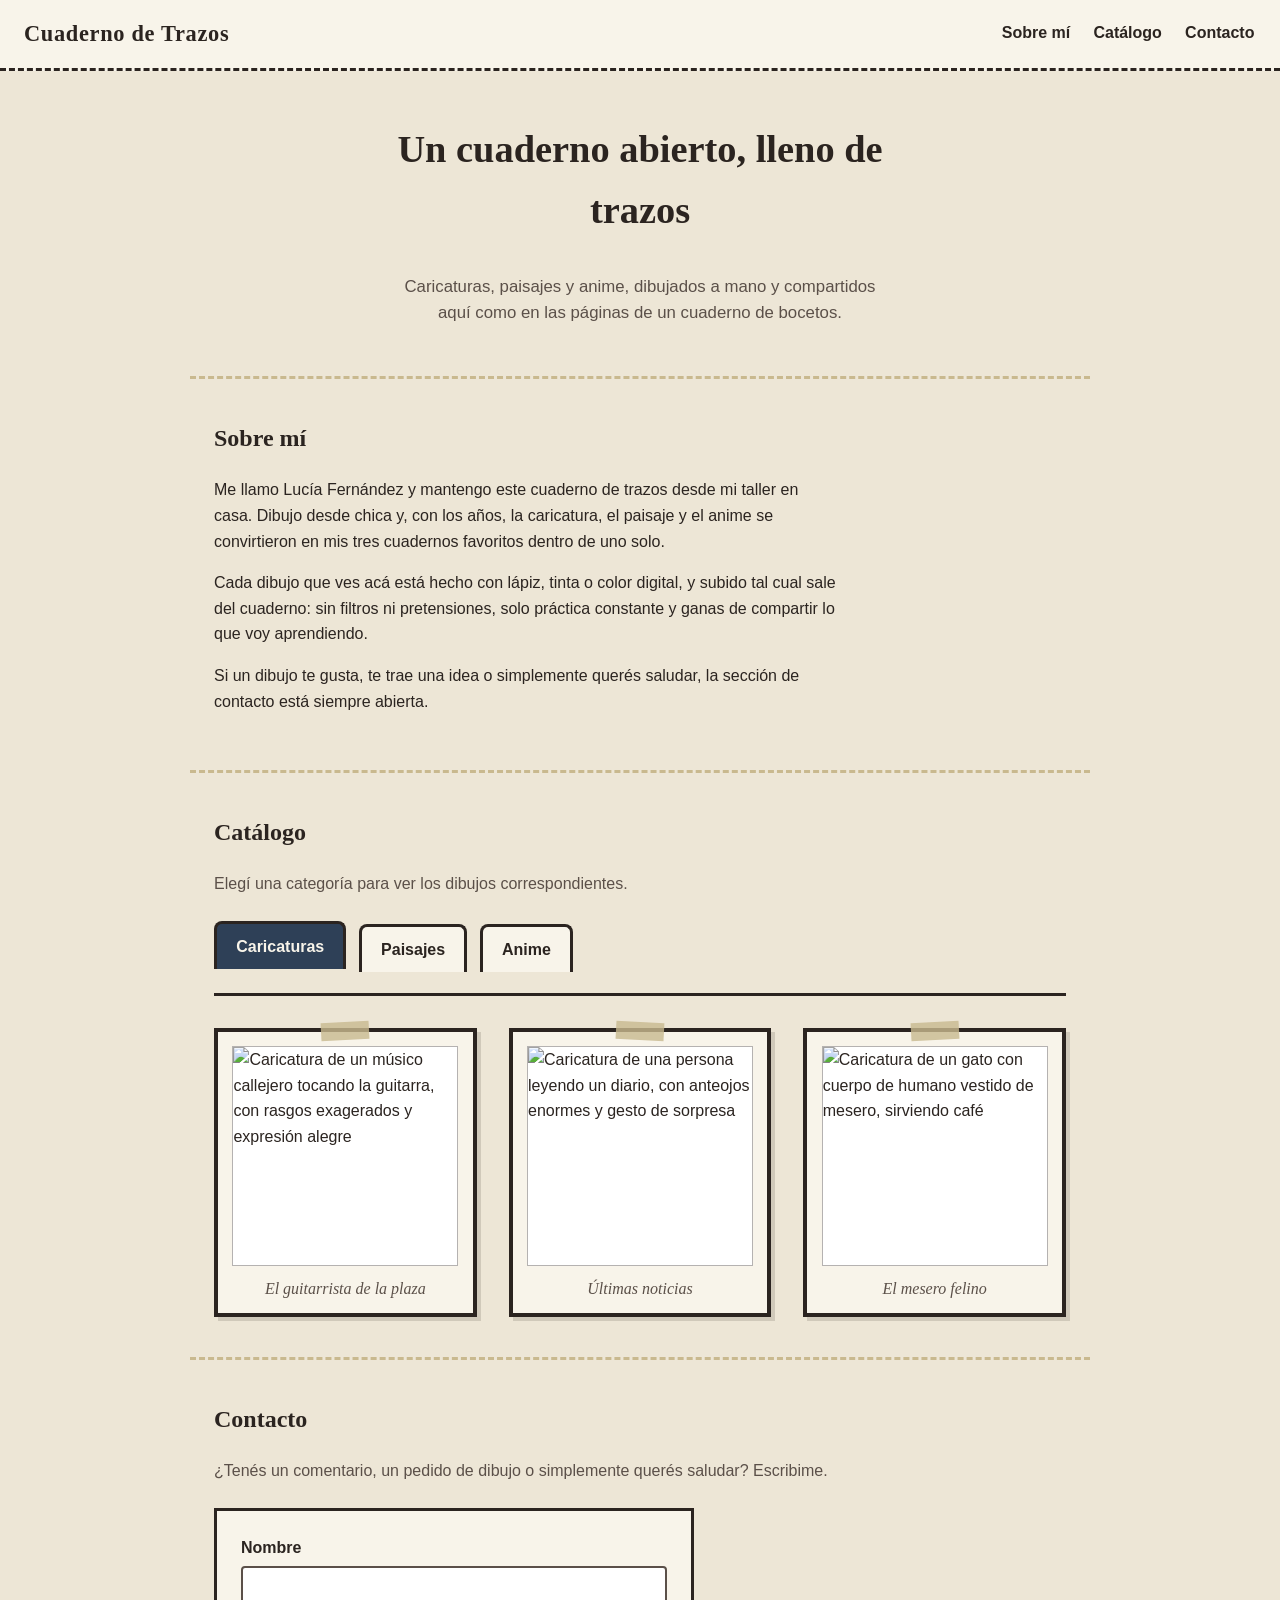
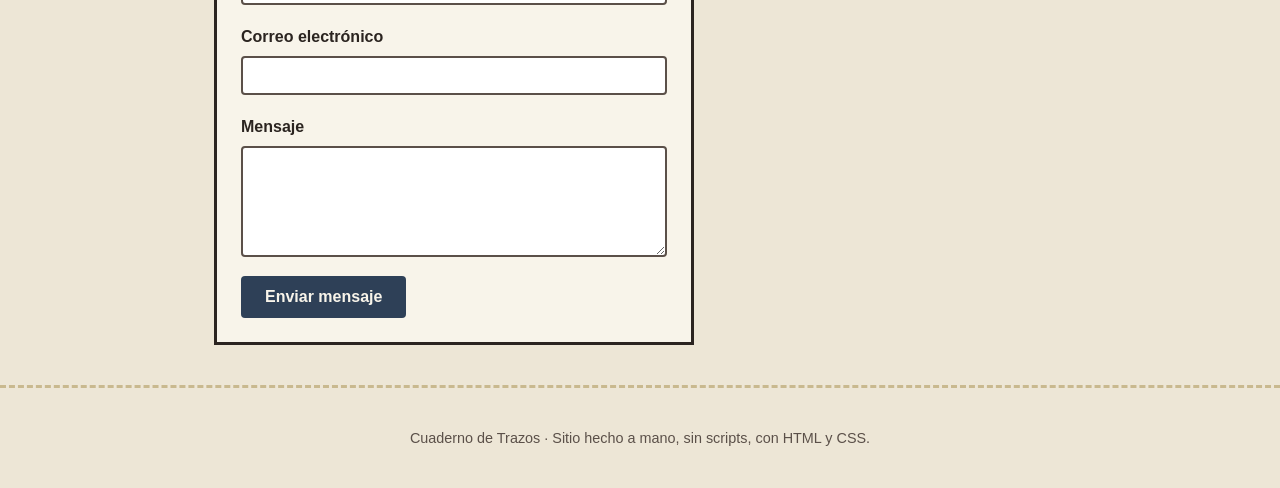
==== VersionClaude/index.html @ 36597b9b "agregando las 2 versiones" ====
<!DOCTYPE html>
<html lang="es">
<head>
<meta charset="UTF-8">
<meta name="viewport" content="width=device-width, initial-scale=1.0">
<title>Cuaderno de Trazos · Galería de dibujos</title>
<link rel="stylesheet" href="estilosIA.css">
</head>
<body>

<header class="cabecera">
  <p class="marca">Cuaderno de Trazos</p>
  <nav class="nav-principal" aria-label="Navegación principal">
    <a href="#sobre-mi">Sobre mí</a>
    <a href="#catalogo">Catálogo</a>
    <a href="#contacto">Contacto</a>
  </nav>
</header>

<main>

  <section class="hero">
    <h1>Un cuaderno abierto, lleno de trazos</h1>
    <p class="tagline">Caricaturas, paisajes y anime, dibujados a mano y compartidos aquí como en las páginas de un cuaderno de bocetos.</p>
  </section>

  <section id="sobre-mi" class="seccion" aria-labelledby="titulo-sobre-mi">
    <h2 id="titulo-sobre-mi">Sobre mí</h2>
    <div class="panel-texto">
      <p>Me llamo Lucía Fernández y mantengo este cuaderno de trazos desde mi taller en casa. Dibujo desde chica y, con los años, la caricatura, el paisaje y el anime se convirtieron en mis tres cuadernos favoritos dentro de uno solo.</p>
      <p>Cada dibujo que ves acá está hecho con lápiz, tinta o color digital, y subido tal cual sale del cuaderno: sin filtros ni pretensiones, solo práctica constante y ganas de compartir lo que voy aprendiendo.</p>
      <p>Si un dibujo te gusta, te trae una idea o simplemente querés saludar, la sección de contacto está siempre abierta.</p>
    </div>
  </section>

  <section id="catalogo" class="seccion catalogo" aria-labelledby="titulo-catalogo">
    <h2 id="titulo-catalogo">Catálogo</h2>
    <p class="ayuda-catalogo">Elegí una categoría para ver los dibujos correspondientes.</p>

    <input type="radio" name="categoria" id="cat-caricaturas" class="tab-radio" checked>
    <label for="cat-caricaturas" class="tab-label">Caricaturas</label>

    <input type="radio" name="categoria" id="cat-paisajes" class="tab-radio">
    <label for="cat-paisajes" class="tab-label">Paisajes</label>

    <input type="radio" name="categoria" id="cat-anime" class="tab-radio">
    <label for="cat-anime" class="tab-label">Anime</label>

    <div class="galerias">

      <div class="galeria" id="galeria-caricaturas">
        <figure class="obra">
          <img src="imagenes/caricatura1.png" alt="Caricatura de un músico callejero tocando la guitarra, con rasgos exagerados y expresión alegre">
          <figcaption>El guitarrista de la plaza</figcaption>
        </figure>
        <figure class="obra">
          <img src="imagenes/caricatura2.png" alt="Caricatura de una persona leyendo un diario, con anteojos enormes y gesto de sorpresa">
          <figcaption>Últimas noticias</figcaption>
        </figure>
        <figure class="obra">
          <img src="imagenes/caricatura3.png" alt="Caricatura de un gato con cuerpo de humano vestido de mesero, sirviendo café">
          <figcaption>El mesero felino</figcaption>
        </figure>
      </div>

      <div class="galeria" id="galeria-paisajes">
        <figure class="obra">
          <img src="imagenes/paisaje1.png" alt="Paisaje de montañas al atardecer con un río serpenteando en el valle">
          <figcaption>Valle al atardecer</figcaption>
        </figure>
        <figure class="obra">
          <img src="imagenes/paisaje2.png" alt="Paisaje costero con acantilados, un faro y olas rompiendo contra las rocas">
          <figcaption>El faro del acantilado</figcaption>
        </figure>
        <figure class="obra">
          <img src="imagenes/paisaje3.png" alt="Paisaje de un bosque de pinos cubierto de nieve bajo un cielo despejado">
          <figcaption>Invierno en el bosque</figcaption>
        </figure>
      </div>

      <div class="galeria" id="galeria-anime">
        <figure class="obra">
          <img src="imagenes/anime1.png" alt="Personaje de anime con cabello largo y espada, de pie sobre un tejado bajo la luna">
          <figcaption>Guardiana de la luna</figcaption>
        </figure>
        <figure class="obra">
          <img src="imagenes/anime2.png" alt="Personaje de anime estilo shonen con uniforme escolar corriendo con energía">
          <figcaption>Camino a la escuela</figcaption>
        </figure>
        <figure class="obra">
          <img src="imagenes/anime3.png" alt="Retrato de un personaje de anime con ojos grandes y expresión serena, rodeado de flores de cerezo">
          <figcaption>Bajo los cerezos</figcaption>
        </figure>
      </div>

    </div>
  </section>

  <section id="contacto" class="seccion" aria-labelledby="titulo-contacto">
    <h2 id="titulo-contacto">Contacto</h2>
    <p class="ayuda-catalogo">¿Tenés un comentario, un pedido de dibujo o simplemente querés saludar? Escribime.</p>

    <form class="formulario-contacto" action="#" method="get">
      <div class="campo">
        <label for="nombre">Nombre</label>
        <input type="text" id="nombre" name="nombre" autocomplete="name" required>
      </div>

      <div class="campo">
        <label for="email">Correo electrónico</label>
        <input type="email" id="email" name="email" autocomplete="email" required>
      </div>

      <div class="campo">
        <label for="mensaje">Mensaje</label>
        <textarea id="mensaje" name="mensaje" rows="5" required></textarea>
      </div>

      <button type="submit">Enviar mensaje</button>
    </form>
  </section>

</main>

<footer class="pie">
  <p>Cuaderno de Trazos · Sitio hecho a mano, sin scripts, con HTML y CSS.</p>
</footer>

</body>
</html>
---- VersionClaude/estilosIA.css ----
/* =========================================================
   Cuaderno de Trazos — estilosIA.css
   Paleta: papel envejecido + tinta azul profunda
   ========================================================= */

:root {
  --color-papel: #ede6d6;
  --color-papel-claro: #f8f4ea;
  --color-tinta: #2b2420;
  --color-tinta-suave: #5b5049;
  --color-acento: #2e4057;
  --color-acento-claro: #dce3ea;
  --color-cinta: #c9b98f;

  --fuente-titulos: Georgia, 'Palatino Linotype', 'Times New Roman', serif;
  --fuente-texto: 'Trebuchet MS', 'Segoe UI', Verdana, sans-serif;

  --borde-obra: 4px solid var(--color-tinta);
}

* {
  box-sizing: border-box;
}

html {
  scroll-behavior: smooth;
}

body {
  margin: 0;
  background-color: var(--color-papel);
  color: var(--color-tinta);
  font-family: var(--fuente-texto);
  line-height: 1.6;
}

h1, h2 {
  font-family: var(--fuente-titulos);
  color: var(--color-tinta);
  margin-top: 0;
}

a {
  color: var(--color-acento);
}

/* ---------- Cabecera y navegación ---------- */

.cabecera {
  position: sticky;
  top: 0;
  z-index: 10;
  display: flex;
  flex-wrap: wrap;
  align-items: center;
  justify-content: space-between;
  gap: 0.75rem;
  padding: 1rem 1.5rem;
  background-color: var(--color-papel-claro);
  border-bottom: 3px dashed var(--color-tinta);
}

.marca {
  margin: 0;
  font-family: var(--fuente-titulos);
  font-size: 1.4rem;
  font-weight: bold;
  letter-spacing: 0.03em;
}

.nav-principal {
  display: flex;
  flex-wrap: wrap;
  gap: 1.25rem;
}

.nav-principal a {
  text-decoration: none;
  color: var(--color-tinta);
  font-weight: bold;
  padding: 0.25rem 0.1rem;
  border-bottom: 2px solid transparent;
}

.nav-principal a:hover,
.nav-principal a:focus-visible {
  border-bottom-color: var(--color-acento);
  color: var(--color-acento);
}

/* ---------- Hero ---------- */

.hero {
  max-width: 60ch;
  margin: 0 auto;
  padding: 3rem 1.5rem 2rem;
  text-align: center;
}

.hero h1 {
  font-size: clamp(1.6rem, 4vw, 2.4rem);
}

.tagline {
  color: var(--color-tinta-suave);
  font-size: 1.05rem;
}

/* ---------- Secciones generales ---------- */

.seccion {
  max-width: 900px;
  margin: 0 auto;
  padding: 2.5rem 1.5rem;
  border-top: 3px dashed var(--color-cinta);
}

.panel-texto {
  max-width: 70ch;
}

.ayuda-catalogo {
  color: var(--color-tinta-suave);
  margin-bottom: 1.5rem;
}

/* ---------- Selector de categorías (solo CSS) ---------- */

.tab-radio {
  position: absolute;
  width: 1px;
  height: 1px;
  overflow: hidden;
  clip: rect(0 0 0 0);
  white-space: nowrap;
}

.tab-label {
  display: inline-block;
  margin: 0 0.5rem 1.5rem 0;
  padding: 0.6rem 1.2rem;
  background-color: var(--color-papel-claro);
  border: 3px solid var(--color-tinta);
  border-bottom: none;
  border-radius: 8px 8px 0 0;
  font-weight: bold;
  cursor: pointer;
  position: relative;
  top: 3px;
}

.tab-radio:checked + .tab-label {
  background-color: var(--color-acento);
  color: var(--color-papel-claro);
  top: 0;
}

.tab-radio:focus-visible + .tab-label {
  outline: 3px solid var(--color-acento);
  outline-offset: 2px;
}

.galerias {
  border-top: 3px solid var(--color-tinta);
  padding-top: 2rem;
}

.galeria {
  display: none;
  grid-template-columns: repeat(auto-fit, minmax(220px, 1fr));
  gap: 2rem;
}

#cat-caricaturas:checked ~ .galerias #galeria-caricaturas,
#cat-paisajes:checked ~ .galerias #galeria-paisajes,
#cat-anime:checked ~ .galerias #galeria-anime {
  display: grid;
}

/* ---------- Obras (passe-partout) ---------- */

.obra {
  margin: 0;
  background-color: var(--color-papel-claro);
  border: var(--borde-obra);
  padding: 0.9rem 0.9rem 0.7rem;
  box-shadow: 4px 4px 0 rgba(43, 36, 32, 0.15);
  position: relative;
}

.obra::before {
  content: "";
  position: absolute;
  top: -0.6rem;
  left: 50%;
  width: 3rem;
  height: 1.1rem;
  background-color: var(--color-cinta);
  opacity: 0.8;
  transform: translateX(-50%) rotate(-3deg);
}

.obra:nth-of-type(even)::before {
  transform: translateX(-50%) rotate(3deg);
}

.obra img {
  display: block;
  width: 100%;
  height: 220px;
  object-fit: cover;
  border: 1px solid rgba(43, 36, 32, 0.35);
  background-color: #fff;
}

.obra figcaption {
  margin-top: 0.6rem;
  text-align: center;
  font-family: var(--fuente-titulos);
  font-style: italic;
  color: var(--color-tinta-suave);
}

/* ---------- Formulario de contacto ---------- */

.formulario-contacto {
  max-width: 480px;
  display: flex;
  flex-direction: column;
  gap: 1.2rem;
  background-color: var(--color-papel-claro);
  border: 3px solid var(--color-tinta);
  padding: 1.5rem;
}

.campo {
  display: flex;
  flex-direction: column;
  gap: 0.35rem;
}

.campo label {
  font-weight: bold;
}

.campo input,
.campo textarea {
  font-family: var(--fuente-texto);
  font-size: 1rem;
  padding: 0.55rem;
  border: 2px solid var(--color-tinta-suave);
  border-radius: 4px;
  background-color: #fff;
  color: var(--color-tinta);
}

.campo input:focus-visible,
.campo textarea:focus-visible {
  outline: 3px solid var(--color-acento);
  outline-offset: 1px;
}

.formulario-contacto button {
  align-self: flex-start;
  background-color: var(--color-acento);
  color: var(--color-papel-claro);
  border: none;
  padding: 0.75rem 1.5rem;
  font-size: 1rem;
  font-weight: bold;
  border-radius: 4px;
  cursor: pointer;
}

.formulario-contacto button:hover,
.formulario-contacto button:focus-visible {
  background-color: var(--color-tinta);
  outline: 3px solid var(--color-acento-claro);
}

/* ---------- Pie de página ---------- */

.pie {
  text-align: center;
  padding: 1.5rem;
  color: var(--color-tinta-suave);
  font-size: 0.9rem;
  border-top: 3px dashed var(--color-cinta);
}

/* ---------- Responsivo ---------- */

@media (max-width: 600px) {
  .cabecera {
    flex-direction: column;
    align-items: flex-start;
  }

  .seccion {
    padding: 2rem 1rem;
  }

  .tab-label {
    padding: 0.5rem 0.8rem;
    font-size: 0.95rem;
  }

  .formulario-contacto {
    max-width: 100%;
  }
}
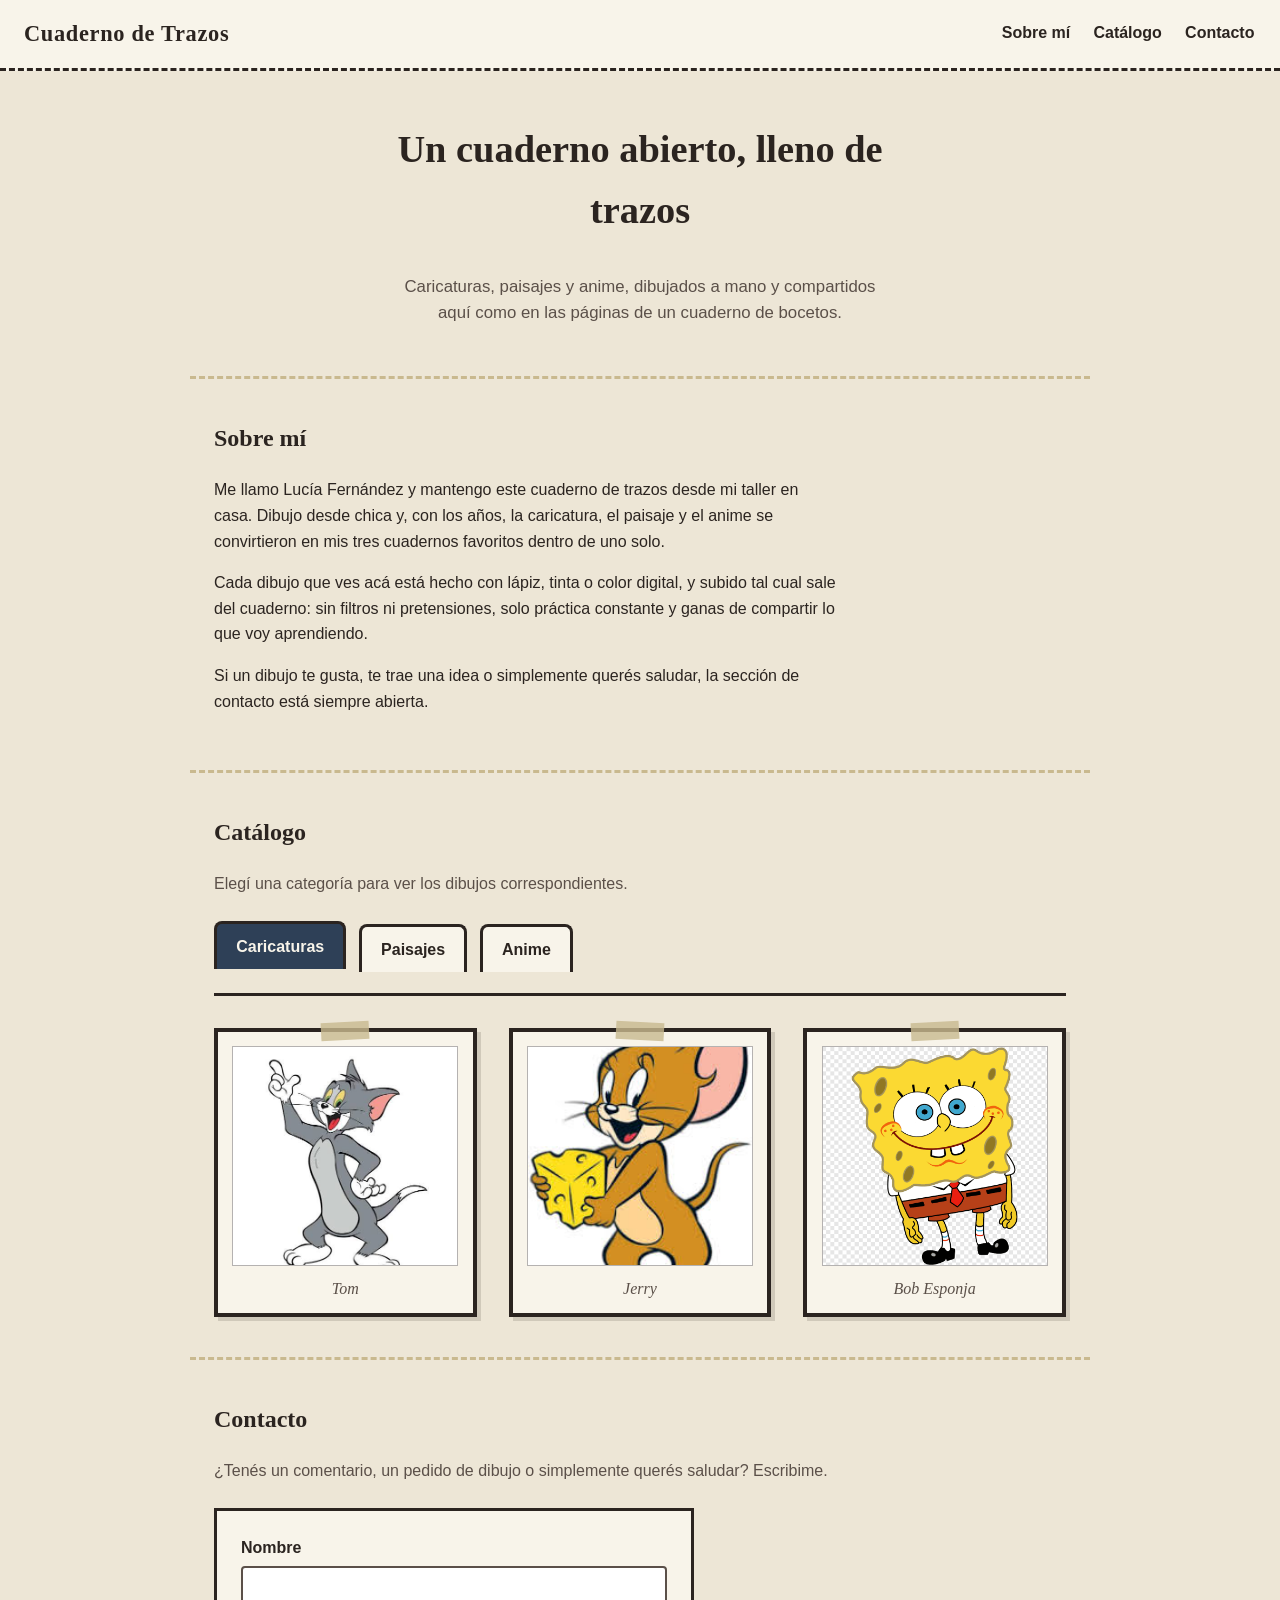
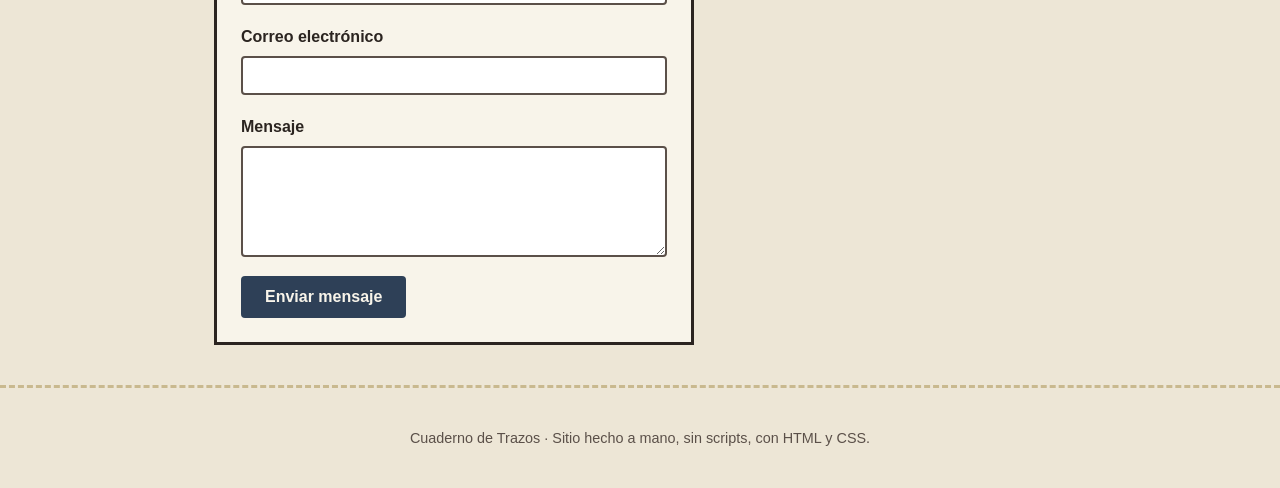
==== commit 10866064: "agregando las versiones con las imagenes" ====
--- a/VersionClaude/index.html
+++ b/VersionClaude/index.html
@@ -50,46 +50,46 @@
 
       <div class="galeria" id="galeria-caricaturas">
         <figure class="obra">
-          <img src="imagenes/caricatura1.png" alt="Caricatura de un músico callejero tocando la guitarra, con rasgos exagerados y expresión alegre">
-          <figcaption>El guitarrista de la plaza</figcaption>
+          <img src="imagenes/imagenCaricatura1.jpg" alt="Caricatura del gato Tom, de pie sobre las patas traseras, sonriendo y señalando hacia arriba con una mano.">
+          <figcaption>Tom</figcaption>
         </figure>
         <figure class="obra">
-          <img src="imagenes/caricatura2.png" alt="Caricatura de una persona leyendo un diario, con anteojos enormes y gesto de sorpresa">
-          <figcaption>Últimas noticias</figcaption>
+          <img src="imagenes/imagenCaricatura2.jpg" alt="Caricatura del ratón Jerry, sonriendo y sosteniendo con ambas manos un trozo de queso amarillo">
+          <figcaption>Jerry</figcaption>
         </figure>
         <figure class="obra">
-          <img src="imagenes/caricatura3.png" alt="Caricatura de un gato con cuerpo de humano vestido de mesero, sirviendo café">
-          <figcaption>El mesero felino</figcaption>
+          <img src="imagenes/imagenCaricatura3.png" alt="Caricatura de Bob Esponja, con su cuerpo amarillo cuadrado, sonrisa amplia, camisa blanca, corbata roja y pantalón marrón">
+          <figcaption>Bob Esponja</figcaption>
         </figure>
       </div>
 
       <div class="galeria" id="galeria-paisajes">
         <figure class="obra">
-          <img src="imagenes/paisaje1.png" alt="Paisaje de montañas al atardecer con un río serpenteando en el valle">
-          <figcaption>Valle al atardecer</figcaption>
+          <img src="imagenes/imagenPaisaje1.webp" alt="Vista panorámica de las Cataratas del Iguazú, con numerosos saltos de agua entre la selva y un río de aguas correntosas en primer plano">
+          <figcaption>Cataratas del Iguazú</figcaption>
         </figure>
         <figure class="obra">
-          <img src="imagenes/paisaje2.png" alt="Paisaje costero con acantilados, un faro y olas rompiendo contra las rocas">
-          <figcaption>El faro del acantilado</figcaption>
+          <img src="imagenes/imagenPaisaje2.jpg" alt="Vista del glaciar Perito Moreno formando un arco de hielo, con un barco turístico navegando frente a él bajo un cielo nublado">
+          <figcaption>Glaciar Perito Moreno</figcaption>
         </figure>
         <figure class="obra">
-          <img src="imagenes/paisaje3.png" alt="Paisaje de un bosque de pinos cubierto de nieve bajo un cielo despejado">
-          <figcaption>Invierno en el bosque</figcaption>
+          <img src="imagenes/imagenPaisaje3.jpg" alt="Vista aérea de un lago azul rodeado de bosques verdes y montañas nevadas al fondo, en un paisaje de Bariloche.">
+          <figcaption>Lago en Bariloche</figcaption>
         </figure>
       </div>
 
       <div class="galeria" id="galeria-anime">
         <figure class="obra">
-          <img src="imagenes/anime1.png" alt="Personaje de anime con cabello largo y espada, de pie sobre un tejado bajo la luna">
-          <figcaption>Guardiana de la luna</figcaption>
+          <img src="imagenes/imagenSubaru.jpg" alt="Personaje de anime de cabello oscuro despeinado, acostado en una cama con almohadones blancos, con expresión de sorpresa y desconcierto al despertar">
+          <figcaption>Subaru</figcaption>
         </figure>
         <figure class="obra">
-          <img src="imagenes/anime2.png" alt="Personaje de anime estilo shonen con uniforme escolar corriendo con energía">
-          <figcaption>Camino a la escuela</figcaption>
+          <img src="imagenes/imagenEmilia.jpg" alt="Personaje de anime con cabello largo blanco y capucha blanca con detalles violeta, sosteniendo un cristal dorado entre las manos con expresión seria.">
+          <figcaption>Emilia</figcaption>
         </figure>
         <figure class="obra">
-          <img src="imagenes/anime3.png" alt="Retrato de un personaje de anime con ojos grandes y expresión serena, rodeado de flores de cerezo">
-          <figcaption>Bajo los cerezos</figcaption>
+          <img src="imagenes/imagenRem.jpg" alt="Personaje de anime con cabello corto celeste y uniforme de mucama blanco y negro con moño rosa, sonriendo mientras sostiene una taza">
+          <figcaption>Rem</figcaption>
         </figure>
       </div>
 
